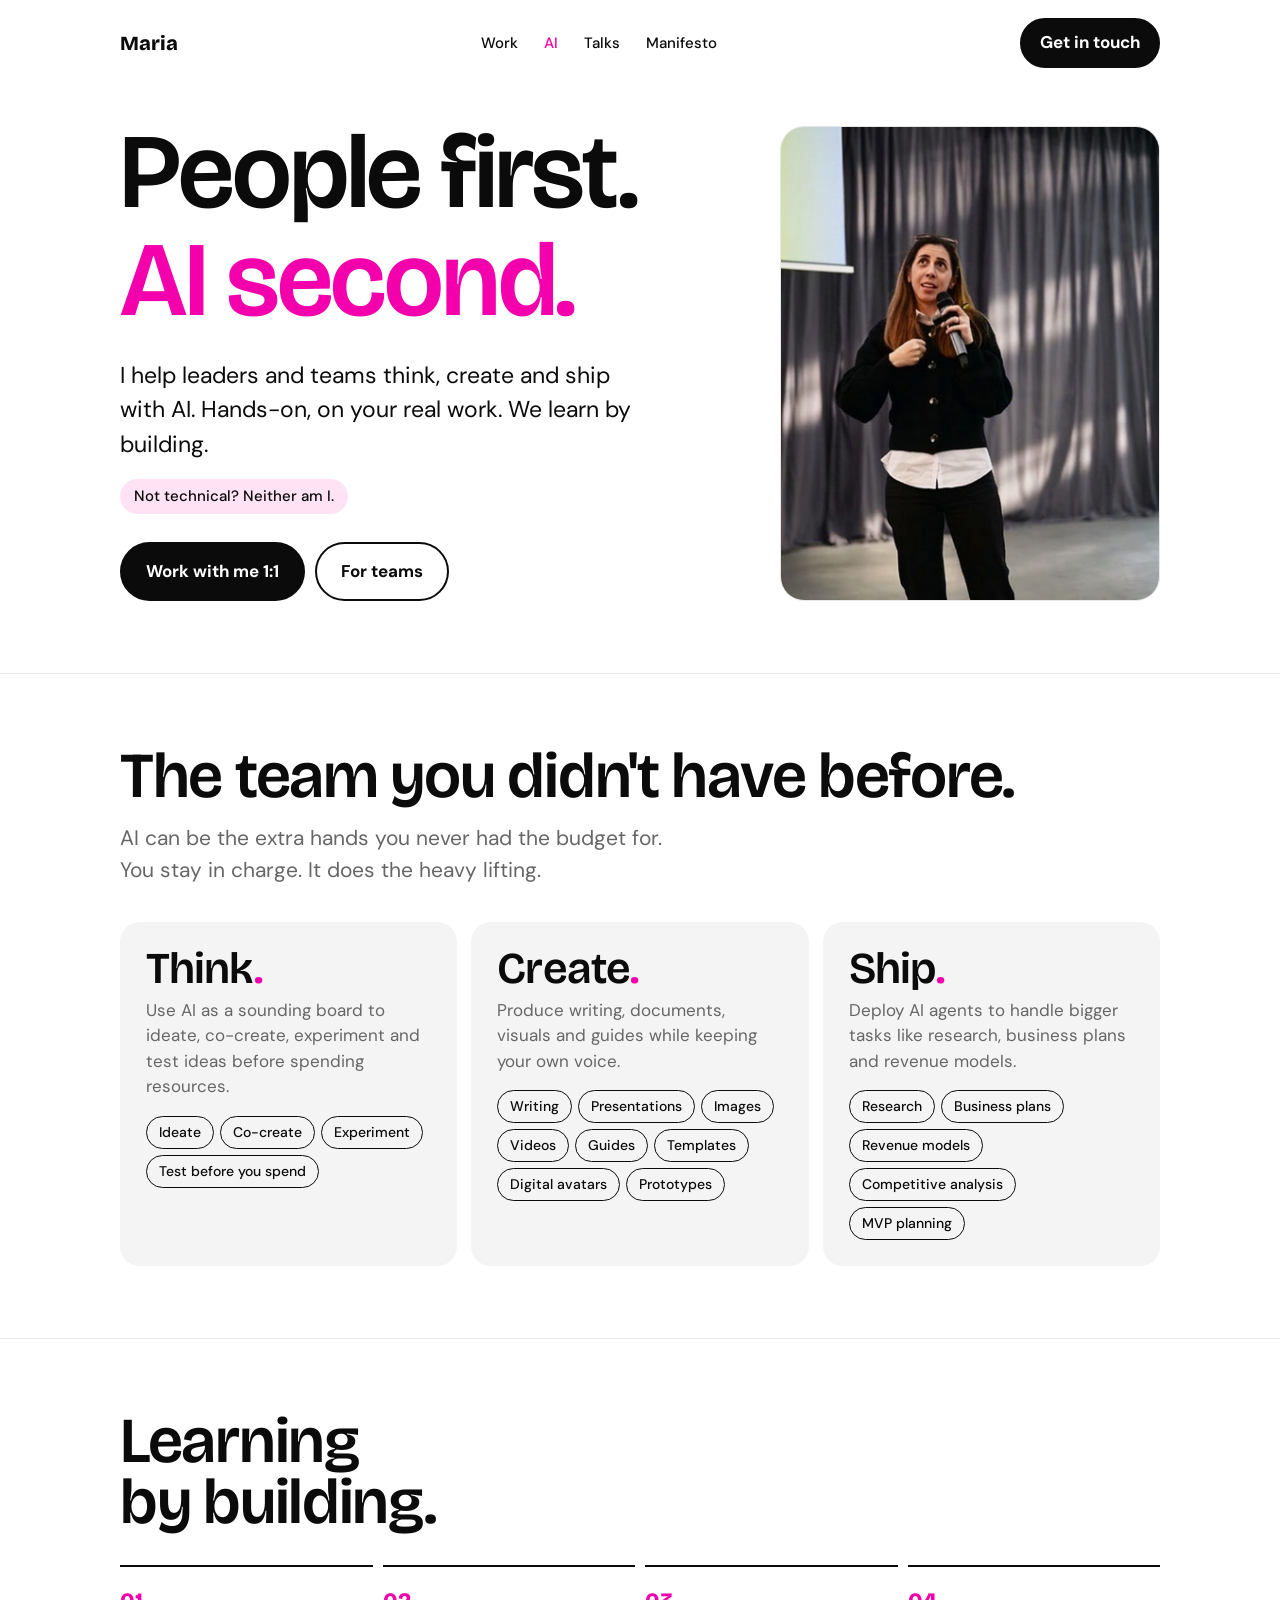
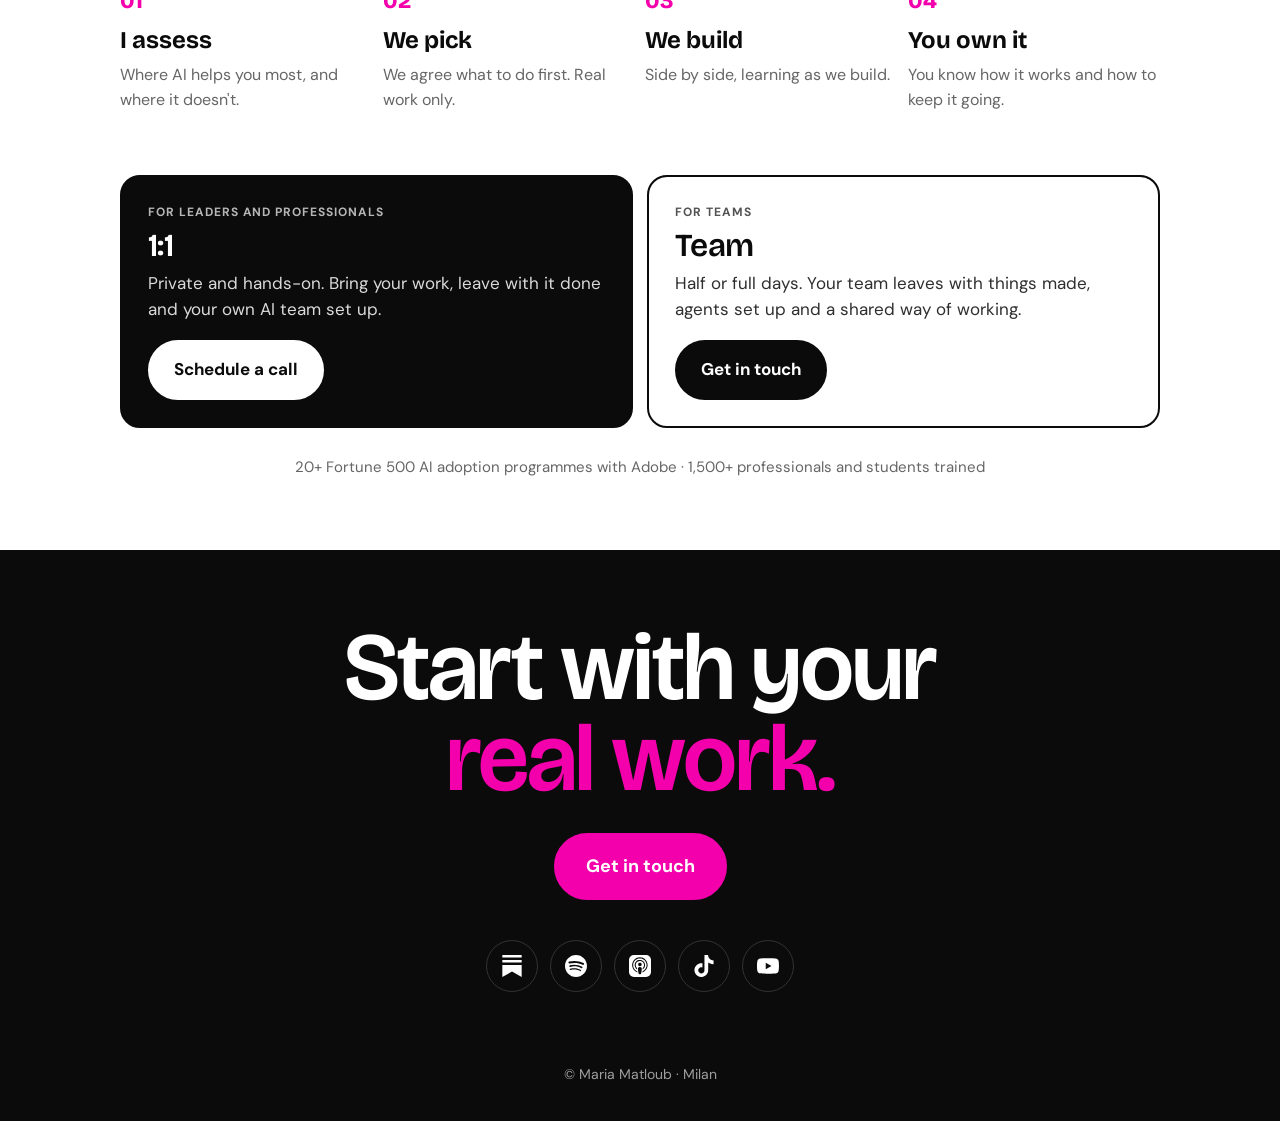
==== ai.html @ 64115e1d "Add files via upload" ====
<!doctype html>
<html lang="en" data-palette="pink">
<head>
<meta charset="utf-8">
<meta name="viewport" content="width=device-width, initial-scale=1">
<title>AI for leaders and teams · Maria Matloub</title>
<meta name="description" content="I help leaders and teams think, create and ship with AI. Hands-on, on your real work. 1:1, team sessions and talks.">
<meta property="og:title" content="Maria Matloub · People first. AI second.">
<meta property="og:description" content="Hands-on AI for leaders and teams. 1:1, team sessions and talks.">
<meta property="og:image" content="https://mariamatloub.com/share.jpg">
<meta name="twitter:card" content="summary_large_image">
<link rel="preconnect" href="https://fonts.googleapis.com">
<link rel="preconnect" href="https://fonts.gstatic.com" crossorigin>
<link href="https://fonts.googleapis.com/css2?family=Bricolage+Grotesque:opsz,wght@12..96,400..800&family=DM+Sans:wght@400;500;700&display=swap" rel="stylesheet">
<style>
:root{--display:'Bricolage Grotesque',system-ui,sans-serif;--body:'DM Sans',system-ui,sans-serif}
/* palette options (preview only, pick one) */
[data-palette="mono"]{--paper:#FFFFFF;--ink:#0B0B0B;--muted:#6B6B6B;--line:#E6E6E6;--card:#F4F4F4;--accent:#0B0B0B;--on-accent:#FFFFFF;--soft:#EDEDED;--deep:#0B0B0B;--on-deep:#FFFFFF;--deep-line:#333}
[data-palette="mono"] .hero h1 span{color:transparent;-webkit-text-stroke:2px #0B0B0B}
[data-palette="pink"]{--paper:#FFFFFF;--ink:#0B0B0B;--muted:#666666;--line:#E6E6E6;--card:#F4F4F4;--accent:#F300AC;--on-accent:#FFFFFF;--soft:#FFE3F4;--deep:#0B0B0B;--on-deep:#FFFFFF;--deep-line:#333333}
[data-palette="night"]{--paper:#070738;--ink:#FFFFFF;--muted:#B4B3D0;--line:#1F1F55;--card:#10104A;--accent:#F300AC;--on-accent:#FFFFFF;--soft:#2A1450;--deep:#03031F;--on-deep:#FFFFFF;--deep-line:#2C2C5E}

*{box-sizing:border-box;margin:0;padding:0}
html{scroll-behavior:smooth}
body{background:var(--paper);color:var(--ink);font-family:var(--body);font-size:17px;line-height:1.5;-webkit-font-smoothing:antialiased;transition:background .3s,color .3s}
a{color:inherit}
.wrap{max-width:1080px;margin:0 auto;padding:0 20px}
section{padding:72px 0;border-top:1px solid var(--line);scroll-margin-top:12px}
h1,h2,h3{font-family:var(--display);line-height:.95;letter-spacing:-.02em}
h2{font-size:clamp(36px,7vw,64px);font-weight:800;margin-bottom:16px}
.lead{font-size:clamp(18px,2.2vw,21px);color:var(--muted);max-width:580px}
.btn{display:inline-block;padding:15px 24px;border-radius:999px;font-weight:700;text-decoration:none;border:2px solid var(--ink);transition:transform .15s}
.btn:hover{transform:translateY(-2px)}
.btn.primary{background:var(--ink);color:var(--paper)}
.btn.accent{background:var(--accent);border-color:var(--accent);color:var(--on-accent)}
.btns{display:flex;flex-wrap:wrap;gap:10px;margin-top:28px}

nav{display:flex;justify-content:space-between;align-items:center;padding:18px 0}
.logo{font-family:var(--display);font-weight:800;font-size:20px}
nav .btn{padding:10px 18px;font-size:15px}

.hero{padding:32px 0 72px;border:0}
.hero-grid{display:grid;gap:36px;align-items:end}
.hero h1{font-size:clamp(50px,11vw,106px);font-weight:800;line-height:1.02}
.hero h1 span{color:var(--accent);white-space:nowrap}
.hero .sub{font-size:clamp(19px,2.4vw,23px);margin-top:24px;max-width:540px}
.tag{display:inline-block;margin-top:18px;background:var(--soft);padding:6px 14px;border-radius:999px;font-weight:500;font-size:15px}
.portrait{position:relative;overflow:hidden;aspect-ratio:4/5;background:var(--card);border:1px solid var(--line);border-radius:24px;display:grid;place-items:center;color:var(--muted);font-size:14px;width:100%;max-width:380px}
@media(min-width:860px){.hero-grid{grid-template-columns:minmax(0,1.5fr) minmax(0,1fr)}.portrait{justify-self:end}}

.tcs{display:grid;gap:14px;margin-top:36px}
@media(min-width:860px){.tcs{grid-template-columns:repeat(3,1fr)}}
.tcs article{background:var(--card);border-radius:20px;padding:26px}
.tcs h3{font-size:44px;font-weight:800}
.tcs h3 i{font-style:normal;color:var(--accent)}
.tcs p{color:var(--muted);margin:8px 0 16px}
.chips{display:flex;flex-wrap:wrap;gap:6px}
.chips li{list-style:none;border:1.5px solid var(--ink);border-radius:999px;padding:5px 12px;font-size:14px;font-weight:500}

.steps{display:grid;gap:10px;margin:32px 0 44px;counter-reset:s}
@media(min-width:860px){.steps{grid-template-columns:repeat(4,1fr)}}
.steps div{counter-increment:s;padding:18px 0;border-top:2px solid var(--ink)}
.steps div::before{content:"0" counter(s);font-family:var(--display);font-weight:800;color:var(--accent);display:block;font-size:22px}
.steps b{font-family:var(--display);font-size:24px;display:block;margin:4px 0}
.steps span{color:var(--muted);font-size:16px}
.offers{display:grid;gap:14px}
@media(min-width:860px){.offers{grid-template-columns:repeat(2,1fr)}}
.offer{border:2px solid var(--ink);border-radius:20px;padding:26px;display:flex;flex-direction:column;gap:10px;scroll-margin-top:16px}
.offer.dark{background:var(--deep);color:var(--on-deep);border-color:var(--deep)}
.offer small{font-weight:700;text-transform:uppercase;letter-spacing:.08em;font-size:12px;opacity:.7}
.offer h3{font-size:32px;font-weight:800}
.offer p{opacity:.85;flex:1}
.offer .talks{font-size:14px;opacity:.8}
.offer .btn{align-self:flex-start;margin-top:8px;transition:transform .15s,background .15s,border-color .15s,color .15s}
.offer .btn.primary:hover,.offer .btn.light:hover{background:var(--accent);border-color:var(--accent);color:#fff}
.btn.light{background:#fff;border-color:#fff;color:var(--ink)}
.offer.talks-card{border-color:var(--accent)}

.stats{display:grid;grid-template-columns:1fr 1fr;gap:26px 20px;margin:36px 0}
@media(min-width:860px){.stats{grid-template-columns:repeat(4,1fr);gap:26px 32px}}
.stats b{font-family:var(--display);font-size:clamp(44px,6vw,62px);font-weight:800;display:block;line-height:1}
.stats span{color:var(--muted);font-size:15px}
.strip{border-top:1px solid var(--line);padding:16px 0;font-size:15px;color:var(--muted)}
.strip b{color:var(--ink);margin-right:6px}
.bio .more{margin-top:10px}
.more{display:flex;justify-content:space-between;align-items:center;gap:12px;flex-wrap:wrap;background:var(--soft);border-radius:20px;padding:22px 24px;margin-top:20px;text-decoration:none}
.more b{font-family:var(--display);font-size:22px}
.more span{font-size:15px;color:var(--muted)}

.brands{border-top:1px solid var(--line);padding:22px 0}
.brands small{display:block;font-weight:700;text-transform:uppercase;letter-spacing:.08em;font-size:12px;color:var(--muted);margin-bottom:10px}
.brands span{white-space:nowrap}
.brands p{font-family:var(--display);font-weight:700;font-size:clamp(20px,2.6vw,28px);line-height:1.3;letter-spacing:-.01em}
.gallery{display:grid;grid-template-columns:1fr;gap:10px;margin-top:28px}
@media(min-width:560px){.gallery{grid-template-columns:1fr 1fr}}
@media(min-width:860px){.gallery{grid-template-columns:repeat(3,1fr);gap:14px}}
.gallery figure{position:relative;aspect-ratio:16/9;border-radius:16px;overflow:hidden;background:var(--card);border:1px solid var(--line)}
.gallery figure div{position:absolute;inset:0;display:grid;place-items:center;color:var(--muted);font-size:13px}
.portrait img{position:absolute;inset:0;width:100%;height:100%;object-fit:cover}
.gallery figure img{position:absolute;inset:0;width:100%;height:100%;object-fit:cover;display:block}
.end{background:var(--deep);color:var(--on-deep);border:0;text-align:center}
.end h2{font-size:clamp(44px,9vw,96px)}
.end h2 span{color:var(--accent)}
[data-palette="mono"] .end h2 span,[data-palette="mono"] .offer.dark .btn.accent,[data-palette="mono"] .end .btn.accent{color:#fff}
[data-palette="mono"] .offer.dark .btn.accent,[data-palette="mono"] .end .btn.accent{background:#fff;color:#0B0B0B;border-color:#fff}
.end .btn{font-size:18px;padding:18px 30px}
.links{display:flex;flex-wrap:wrap;justify-content:center;gap:12px;margin-top:40px}
.links a{display:grid;place-items:center;width:52px;height:52px;border:1.5px solid var(--deep-line);border-radius:50%;transition:background .15s,border-color .15s}
.links a:hover{background:var(--accent);border-color:var(--accent)}
.links svg{width:22px;height:22px;fill:currentColor}
footer{background:var(--deep);color:var(--on-deep);font-size:14px;text-align:center;padding:0 20px 100px}
footer span{opacity:.6}
@media(min-width:860px){footer{padding-bottom:36px}}

.sticky{transition:opacity .2s,transform .2s;position:fixed;left:12px;right:12px;bottom:12px;z-index:9;text-align:center;background:var(--accent);color:var(--on-accent);padding:15px;border-radius:999px;font-weight:700;text-decoration:none;box-shadow:0 8px 24px rgba(0,0,0,.2)}
[data-palette="mono"] .sticky{background:#0B0B0B;color:#fff}
@media(min-width:860px){.sticky{display:none}}

/* preview-only palette switcher */
.switch{position:fixed;top:12px;left:50%;transform:translateX(-50%);z-index:20;display:flex;gap:4px;background:#fff;border:1px solid #ddd;border-radius:999px;padding:4px;box-shadow:0 4px 16px rgba(0,0,0,.12);font-family:var(--body)}
.switch button{border:0;background:none;border-radius:999px;padding:7px 12px;font-size:13px;font-weight:600;cursor:pointer;color:#111}
.switch button.on{background:#111;color:#fff}
body{padding-top:0}

@media(min-width:860px){.switch{top:auto;bottom:16px}}

dialog{margin:auto;border:0;border-radius:24px;padding:0;width:min(560px,calc(100% - 24px));max-height:calc(100dvh - 24px);background:var(--paper);color:var(--ink);font-family:var(--body)}
dialog::backdrop{background:rgba(0,0,0,.55)}
#contact-form{display:flex;flex-direction:column;gap:14px;padding:26px}
.m-head{display:flex;justify-content:space-between;align-items:center}
.m-head h3{font-size:34px;font-weight:800}
.m-close{border:0;background:var(--card);width:40px;height:40px;border-radius:50%;font-size:24px;cursor:pointer;color:var(--ink)}
#contact-form label{display:flex;flex-direction:column;gap:6px;font-size:14px;font-weight:600}
#contact-form em{font-style:normal;font-weight:400;color:var(--muted)}
#contact-form input,#contact-form select,#contact-form textarea{font:inherit;font-weight:400;font-size:16px;padding:12px 14px;border:1.5px solid var(--line);border-radius:12px;background:#fff;color:var(--ink);width:100%}
#contact-form input:focus,#contact-form select:focus,#contact-form textarea:focus{outline:none;border-color:var(--accent)}
.m-row{display:grid;grid-template-columns:1fr 1fr;gap:10px}
.m-phone{display:grid;grid-template-columns:minmax(0,150px) 1fr;gap:8px}
.m-choice{border:0;display:grid;grid-template-columns:1fr 1fr;gap:8px}
.m-choice label{position:relative}
.m-choice input{position:absolute;opacity:0}
.m-choice span{display:block;text-align:center;padding:12px;border:1.5px solid var(--ink);border-radius:999px;font-size:15px;cursor:pointer}
.m-choice input:checked+span{background:var(--ink);color:var(--paper)}
.m-choice input:focus-visible+span{outline:2px solid var(--accent);outline-offset:2px}
.m-send{align-self:stretch;text-align:center;cursor:pointer;font-size:17px}
.m-note{font-size:14px;color:var(--muted);min-height:1em}
button.btn{font:inherit;font-weight:700;cursor:pointer}
@media(max-width:480px){.m-row{grid-template-columns:1fr}}
.bio h2 span{color:var(--accent)}
.bio .lead{max-width:620px;color:var(--ink);margin-bottom:14px}
.bio-grid{display:grid;gap:12px}
@media(min-width:860px){.bio-grid{grid-template-columns:minmax(0,1fr) minmax(0,1.4fr);gap:40px;align-items:start}}
.mm-menu{display:none;gap:26px;font-size:15px;font-weight:500}.mm-menu a{text-decoration:none}.mm-menu a:hover{color:var(--accent)}@media(min-width:860px){.mm-menu{display:flex}}
.proof{margin-top:28px;font-size:15px;color:var(--muted);text-align:center}
.aquotes{display:grid;gap:14px;margin-top:40px}@media(min-width:860px){.aquotes{grid-template-columns:1fr 1fr}}.aq{background:var(--card);border-radius:20px;padding:26px;display:flex;flex-direction:column;justify-content:space-between;gap:16px}.aq blockquote{font-family:var(--display);font-weight:500;font-size:19px;line-height:1.35}.aq figcaption{font-size:14px;color:var(--muted)}.aq figcaption b{display:block;color:var(--ink)}
h1,h2,h3,.stats b,.brands p{font-weight:600 !important}
</style>
<style>.sent-ok{background:#F300AC;color:#fff;text-align:center;padding:12px 20px;font:500 15px "DM Sans",system-ui,sans-serif}</style>
</head>
<body>


<div class="wrap">
  <nav><a class="logo" href="./" style="text-decoration:none">Maria</a><div class="mm-menu"><a href="work.html">Work</a><a href="ai.html" style="color:var(--accent)">AI</a><a href="talks.html">Talks</a><a href="manifesto.html">Manifesto</a></div><button class="btn primary" type="button" data-contact="one">Get in touch</button></nav>

  <header class="hero">
    <div class="hero-grid">
      <div>
        <h1>People first.<br><span>AI second.</span></h1>
        <p class="sub">I help leaders and teams think, create and ship with AI. Hands-on, on your real work. We learn by building.</p>
        <span class="tag">Not technical? Neither am I.</span>
        <div class="btns">
          <a class="btn primary" href="#one">Work with me 1:1</a>
          <a class="btn" href="#team">For teams</a>
        </div>
      </div>
      <div class="portrait">[ portrait of Maria ]<img src="portrait.jpg" alt="Maria Matloub speaking" width="800" height="1000" onerror="this.remove()"></div>
    </div>
  </header>
</div>

<section>
  <div class="wrap">
    <h2>The team you didn't have before.</h2>
    <p class="lead">AI can be the extra hands you never had the budget for. You stay in charge. It does the heavy lifting.</p>
    <div class="tcs">
      <article>
        <h3>Think<i>.</i></h3>
        <p>Use AI as a sounding board to ideate, co-create, experiment and test ideas before spending resources.</p>
        <ul class="chips"><li>Ideate</li><li>Co-create</li><li>Experiment</li><li>Test before you spend</li></ul>
      </article>
      <article>
        <h3>Create<i>.</i></h3>
        <p>Produce writing, documents, visuals and guides while keeping your own voice.</p>
        <ul class="chips"><li>Writing</li><li>Presentations</li><li>Images</li><li>Videos</li><li>Guides</li><li>Templates</li><li>Digital avatars</li><li>Prototypes</li></ul>
      </article>
      <article>
        <h3>Ship<i>.</i></h3>
        <p>Deploy AI agents to handle bigger tasks like research, business plans and revenue models.</p>
        <ul class="chips"><li>Research</li><li>Business plans</li><li>Revenue models</li><li>Competitive analysis</li><li>MVP planning</li></ul>
      </article>
    </div>
  </div>
</section>

<section id="work">
  <div class="wrap">
    <h2>Learning<br>by building.</h2>
    <div class="steps">
      <div><b>I assess</b><span>Where AI helps you most, and where it doesn't.</span></div>
      <div><b>We pick</b><span>We agree what to do first. Real work only.</span></div>
      <div><b>We build</b><span>Side by side, learning as we build.</span></div>
      <div><b>You own it</b><span>You know how it works and how to keep it going.</span></div>
    </div>
    <div class="offers">
      <div class="offer dark" id="one">
        <small>For leaders and professionals</small>
        <h3>1:1</h3>
        <p>Private and hands-on. Bring your work, leave with it done and your own AI team set up.</p>
        <a class="btn light" href="https://calendar.app.google/opNffSuBsnyb6kNG7" target="_blank" rel="noopener">Schedule a call</a>
      </div>
      <div class="offer" id="team">
        <small>For teams</small>
        <h3>Team</h3>
        <p>Half or full days. Your team leaves with things made, agents set up and a shared way of working.</p>
        <button class="btn primary" type="button" data-contact="team">Get in touch</button>
      </div>
    </div>
    <p class="proof">20+ Fortune 500 AI adoption programmes with Adobe · 1,500+ professionals and students trained</p>
  </div>
</section>







<section class="end">
  <div class="wrap">
    <h2>Start with your<br><span>real work.</span></h2>
    <div class="btns" style="justify-content:center"><button class="btn accent" type="button" data-contact="one">Get in touch</button></div>
    <div class="links"><a href="https://ggutt.substack.com/" target="_blank" rel="noopener" aria-label="Substack" title="Substack"><svg viewBox="0 0 24 24" aria-hidden="true"><path d="M22.539 8.242H1.46V5.406h21.08v2.836zM1.46 10.812V24L12 18.11 22.54 24V10.812H1.46zM22.54 0H1.46v2.836h21.08V0z"/></svg></a><a href="https://open.spotify.com/show/3f6umKidYdhdoPnxUMQM2e" target="_blank" rel="noopener" aria-label="Spotify" title="Spotify"><svg viewBox="0 0 24 24" aria-hidden="true"><path d="M12 0C5.4 0 0 5.4 0 12s5.4 12 12 12 12-5.4 12-12S18.66 0 12 0zm5.521 17.34c-.24.359-.66.48-1.021.24-2.82-1.74-6.36-2.101-10.561-1.141-.418.122-.779-.179-.899-.539-.12-.421.18-.78.54-.9 4.56-1.021 8.52-.6 11.64 1.32.42.18.479.659.301 1.02zm1.44-3.3c-.301.42-.841.6-1.262.3-3.239-1.98-8.159-2.58-11.939-1.38-.479.12-1.02-.12-1.14-.6-.12-.48.12-1.021.6-1.141C9.6 9.9 15 10.561 18.72 12.84c.361.181.54.78.241 1.2zm.12-3.36C15.24 8.4 8.82 8.16 5.16 9.301c-.6.179-1.2-.181-1.38-.721-.18-.601.18-1.2.72-1.381 4.26-1.26 11.28-1.02 15.721 1.621.539.3.719 1.02.419 1.56-.299.421-1.02.599-1.559.3z"/></svg></a><a href="https://podcasts.apple.com/us/podcast/gguttalks/id1546998038" target="_blank" rel="noopener" aria-label="Apple Podcasts" title="Apple Podcasts"><svg viewBox="0 0 24 24" aria-hidden="true"><path d="M5.34 0A5.328 5.328 0 000 5.34v13.32A5.328 5.328 0 005.34 24h13.32A5.328 5.328 0 0024 18.66V5.34A5.328 5.328 0 0018.66 0zm6.525 2.568c2.336 0 4.448.902 6.056 2.587 1.224 1.272 1.912 2.619 2.264 4.392.12.59.12 2.2.007 2.864a8.506 8.506 0 01-3.24 5.296c-.608.46-2.096 1.261-2.336 1.261-.088 0-.096-.091-.056-.46.072-.592.144-.715.48-.856.536-.224 1.448-.874 2.008-1.435a7.644 7.644 0 002.008-3.536c.208-.824.184-2.656-.048-3.504-.728-2.696-2.928-4.792-5.624-5.352-.784-.16-2.208-.16-3 0-2.728.56-4.984 2.76-5.672 5.528-.184.752-.184 2.584 0 3.336.456 1.832 1.64 3.512 3.192 4.512.304.2.672.408.824.472.336.144.408.264.472.856.04.36.03.464-.056.464-.056 0-.464-.176-.896-.384l-.04-.03c-2.472-1.216-4.056-3.274-4.632-6.012-.144-.706-.168-2.392-.03-3.04.36-1.74 1.048-3.1 2.192-4.304 1.648-1.737 3.768-2.656 6.128-2.656zm.134 2.81c.409.004.803.04 1.106.106 2.784.62 4.76 3.408 4.376 6.174-.152 1.114-.536 2.03-1.216 2.88-.336.43-1.152 1.15-1.296 1.15-.023 0-.048-.272-.048-.603v-.605l.416-.496c1.568-1.878 1.456-4.502-.256-6.224-.664-.67-1.432-1.064-2.424-1.246-.64-.118-.776-.118-1.448-.008-1.02.167-1.81.562-2.512 1.256-1.72 1.704-1.832 4.342-.264 6.222l.413.496v.608c0 .336-.027.608-.06.608-.03 0-.264-.16-.512-.36l-.034-.011c-.832-.664-1.568-1.842-1.872-2.997-.184-.698-.184-2.024.008-2.72.504-1.878 1.888-3.335 3.808-4.019.41-.145 1.133-.22 1.814-.211zm-.13 2.99c.31 0 .62.06.844.178.488.253.888.745 1.04 1.259.464 1.578-1.208 2.96-2.72 2.254h-.015c-.712-.331-1.096-.956-1.104-1.77 0-.733.408-1.371 1.112-1.745.224-.117.534-.176.844-.176zm-.011 4.728c.988-.004 1.706.349 1.97.97.198.464.124 1.932-.218 4.302-.232 1.656-.36 2.074-.68 2.356-.44.39-1.064.498-1.656.288h-.003c-.716-.257-.87-.605-1.164-2.644-.341-2.37-.416-3.838-.218-4.302.262-.616.974-.966 1.97-.97z"/></svg></a><a href="https://www.tiktok.com/@maria_ggutt" target="_blank" rel="noopener" aria-label="TikTok" title="TikTok"><svg viewBox="0 0 24 24" aria-hidden="true"><path d="M12.525.02c1.31-.02 2.61-.01 3.91-.02.08 1.53.63 3.09 1.75 4.17 1.12 1.11 2.7 1.62 4.24 1.79v4.03c-1.44-.05-2.89-.35-4.2-.97-.57-.26-1.1-.59-1.62-.93-.01 2.92.01 5.84-.02 8.75-.08 1.4-.54 2.79-1.35 3.94-1.31 1.92-3.58 3.17-5.91 3.21-1.43.08-2.86-.31-4.08-1.03-2.02-1.19-3.44-3.37-3.65-5.71-.02-.5-.03-1-.01-1.49.18-1.9 1.12-3.72 2.58-4.96 1.66-1.44 3.98-2.13 6.15-1.72.02 1.48-.04 2.96-.04 4.44-.99-.32-2.15-.23-3.02.37-.63.41-1.11 1.04-1.36 1.75-.21.51-.15 1.07-.14 1.61.24 1.64 1.82 3.02 3.5 2.87 1.12-.01 2.19-.66 2.77-1.61.19-.33.4-.67.41-1.06.1-1.79.06-3.57.07-5.36.01-4.03-.01-8.05.02-12.07z"/></svg></a><a href="https://www.youtube.com/@ggutt_hub" target="_blank" rel="noopener" aria-label="YouTube" title="YouTube"><svg viewBox="0 0 24 24" aria-hidden="true"><path d="M23.498 6.186a3.016 3.016 0 0 0-2.122-2.136C19.505 3.545 12 3.545 12 3.545s-7.505 0-9.377.505A3.017 3.017 0 0 0 .502 6.186C0 8.07 0 12 0 12s0 3.93.502 5.814a3.016 3.016 0 0 0 2.122 2.136c1.871.505 9.376.505 9.376.505s7.505 0 9.377-.505a3.015 3.015 0 0 0 2.122-2.136C24 15.93 24 12 24 12s0-3.93-.502-5.814zM9.545 15.568V8.432L15.818 12l-6.273 3.568z"/></svg></a></div>
  </div>
</section>
<footer><span>© Maria Matloub · Milan</span></footer>

<button class="sticky" type="button" data-contact="one" style="border:0;font:inherit;font-weight:700;cursor:pointer">Get in touch</button>
<script>
(function(){const st=document.querySelector('.sticky');const seen=new Set();
const io=new IntersectionObserver(es=>{es.forEach(e=>e.isIntersecting?seen.add(e.target):seen.delete(e.target));
const hide=seen.size>0;st.style.opacity=hide?0:1;st.style.transform=hide?'translateY(20px)':'none';st.style.pointerEvents=hide?'none':'auto';},{threshold:0.1});
document.querySelectorAll('.hero .btns, #one, .end').forEach(el=>io.observe(el));})();
</script>


<dialog id="contact" aria-labelledby="contact-title">
  <form method="POST" action="https://formsubmit.co/diana@ggutt.com" id="contact-form">
    <input type="hidden" name="_subject" value="New enquiry from mariamatloub.com"><input type="hidden" name="_template" value="table">
    <input type="text" name="_honey" style="display:none" tabindex="-1" autocomplete="off"><input type="hidden" name="_captcha" value="true"><input type="hidden" name="_next" value="">
    <div class="m-head"><h3 id="contact-title">Let's talk.</h3><button type="button" class="m-close" aria-label="Close">×</button></div>
    <fieldset class="m-choice">
      <label><input type="radio" name="subject" value="1:1" required><span>1:1</span></label>
      <label><input type="radio" name="subject" value="Work with your team"><span>Work with your team</span></label>
    </fieldset>
    <div class="m-row">
      <label>Name<input name="name" autocomplete="given-name" required></label>
      <label>Surname<input name="surname" autocomplete="family-name" required></label>
    </div>
    <label>Company<input name="company" autocomplete="organization" required></label>
    <label>Email<input type="email" name="email" autocomplete="email" required></label>
    <label><span>Phone <em>(optional)</em></span>
      <div class="m-phone"><select name="country-code" aria-label="Country code"><option value="+39" selected>Italy +39</option><option value="+44">United Kingdom +44</option><option value="+1">United States / Canada +1</option><option value="+33">France +33</option><option value="+49">Germany +49</option><option value="+34">Spain +34</option><option value="+41">Switzerland +41</option><option value="+31">Netherlands +31</option><option value="+32">Belgium +32</option><option value="+351">Portugal +351</option><option value="+353">Ireland +353</option><option value="+43">Austria +43</option><option value="+46">Sweden +46</option><option value="+45">Denmark +45</option><option value="+47">Norway +47</option><option value="+30">Greece +30</option><option value="+961">Lebanon +961</option><option value="+971">United Arab Emirates +971</option><option value="+966">Saudi Arabia +966</option><option value="+974">Qatar +974</option><option value="+965">Kuwait +965</option><option value="+20">Egypt +20</option><option value="+962">Jordan +962</option><option value="+91">India +91</option><option value="+65">Singapore +65</option><option value="+61">Australia +61</option><option value="+82">South Korea +82</option><option value="+81">Japan +81</option><option value="+55">Brazil +55</option><option value="+27">South Africa +27</option><option value="other">Other</option></select><input type="tel" name="phone" autocomplete="tel-national" inputmode="tel"></div>
    </label>
    <label>Message<textarea name="message" rows="4" required placeholder="A few lines about you or your team, and what you want to work on."></textarea></label>
    <button class="btn accent m-send" type="submit">Send</button>
    <p class="m-note" aria-live="polite"></p>
  </form>
</dialog>
<script>
(function(){
  const d=document.getElementById('contact'),f=document.getElementById('contact-form'),note=f.querySelector('.m-note');
  document.querySelectorAll('[data-contact]').forEach(b=>b.addEventListener('click',()=>{
    const v=b.dataset.contact==='one'?'1:1':'Work with your team';
    f.querySelector('input[value="'+v+'"]').checked=true; note.textContent=''; d.showModal();
  }));
  d.querySelector('.m-close').onclick=()=>d.close();
  d.addEventListener('click',e=>{if(e.target===d)d.close();});
  let opened=0;
  document.querySelectorAll('[data-contact]').forEach(b=>b.addEventListener('click',()=>{opened=Date.now();}));
  f.querySelector('[name=_next]').value=location.origin+location.pathname+'?sent=1';
  f.addEventListener('submit',e=>{
    if(f._honey.value||Date.now()-opened<4000){e.preventDefault();note.textContent='Please take a moment to fill in the form, then send again.';return;}
    note.textContent='Sending. You will see a quick captcha to confirm you are human.';
  });
  if(location.search.indexOf('sent=1')>-1){
    const t=document.createElement('div');t.className='sent-ok';t.textContent='Thank you. Your message has been sent, I will get back to you soon.';
    document.body.prepend(t);history.replaceState(null,'',location.pathname);
  }
})();
</script>
</body>
</html>
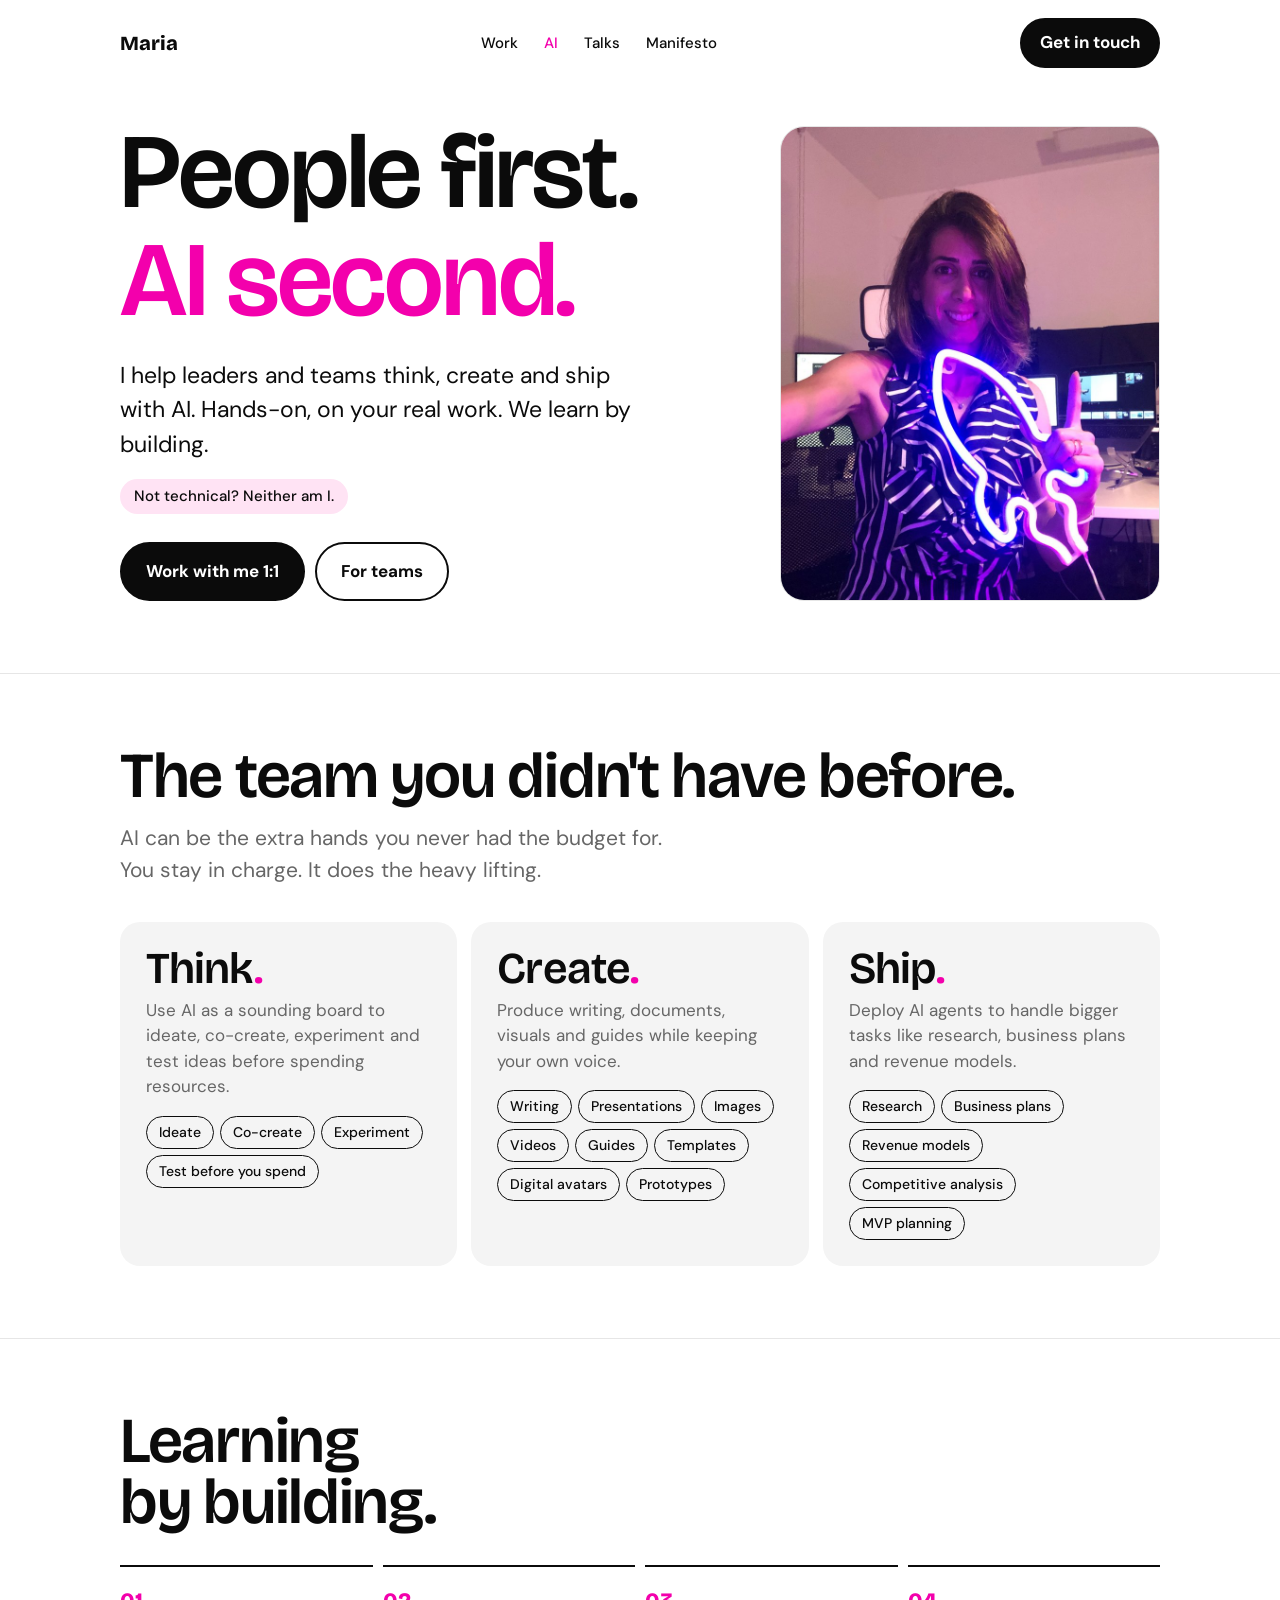
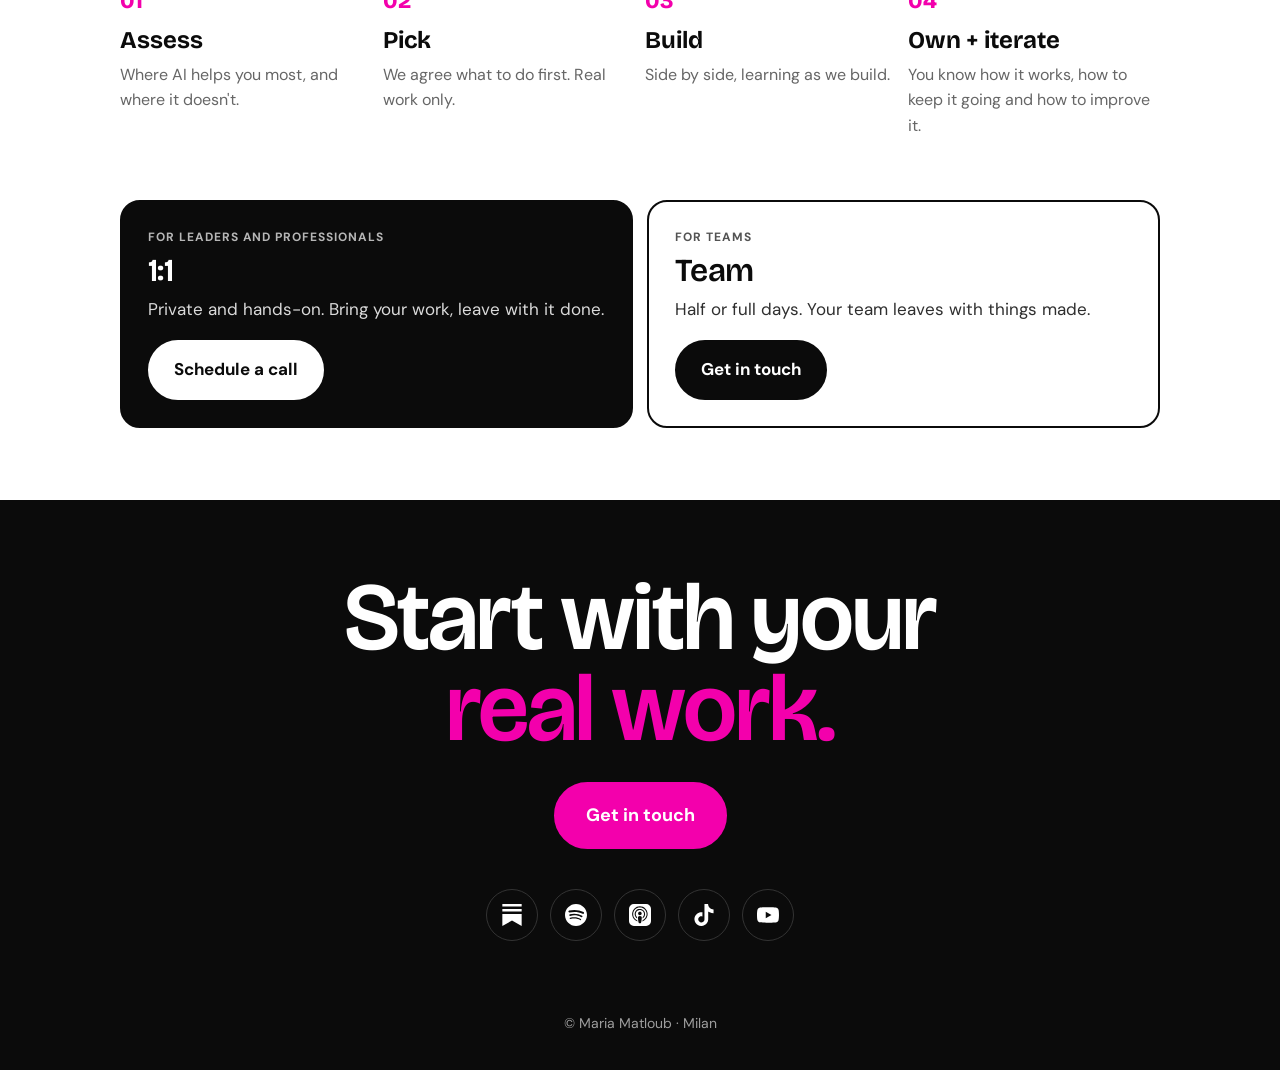
==== commit ec3474ec: "Add files via upload" ====
--- a/ai.html
+++ b/ai.html
@@ -174,7 +174,7 @@
           <a class="btn" href="#team">For teams</a>
         </div>
       </div>
-      <div class="portrait">[ portrait of Maria ]<img src="portrait.jpg" alt="Maria Matloub speaking" width="800" height="1000" onerror="this.remove()"></div>
+      <div class="portrait">[ portrait of Maria ]<img src="ai-portrait.jpg" alt="Maria Matloub speaking" width="800" height="1000" onerror="this.remove()"></div>
     </div>
   </header>
 </div>
@@ -207,26 +207,25 @@
   <div class="wrap">
     <h2>Learning<br>by building.</h2>
     <div class="steps">
-      <div><b>I assess</b><span>Where AI helps you most, and where it doesn't.</span></div>
-      <div><b>We pick</b><span>We agree what to do first. Real work only.</span></div>
-      <div><b>We build</b><span>Side by side, learning as we build.</span></div>
-      <div><b>You own it</b><span>You know how it works and how to keep it going.</span></div>
+      <div><b>Assess</b><span>Where AI helps you most, and where it doesn't.</span></div>
+      <div><b>Pick</b><span>We agree what to do first. Real work only.</span></div>
+      <div><b>Build</b><span>Side by side, learning as we build.</span></div>
+      <div><b>Own + iterate</b><span>You know how it works, how to keep it going and how to improve it.</span></div>
     </div>
     <div class="offers">
       <div class="offer dark" id="one">
         <small>For leaders and professionals</small>
         <h3>1:1</h3>
-        <p>Private and hands-on. Bring your work, leave with it done and your own AI team set up.</p>
+        <p>Private and hands-on. Bring your work, leave with it done.</p>
         <a class="btn light" href="https://calendar.app.google/opNffSuBsnyb6kNG7" target="_blank" rel="noopener">Schedule a call</a>
       </div>
       <div class="offer" id="team">
         <small>For teams</small>
         <h3>Team</h3>
-        <p>Half or full days. Your team leaves with things made, agents set up and a shared way of working.</p>
+        <p>Half or full days. Your team leaves with things made.</p>
         <button class="btn primary" type="button" data-contact="team">Get in touch</button>
       </div>
     </div>
-    <p class="proof">20+ Fortune 500 AI adoption programmes with Adobe · 1,500+ professionals and students trained</p>
   </div>
 </section>
 
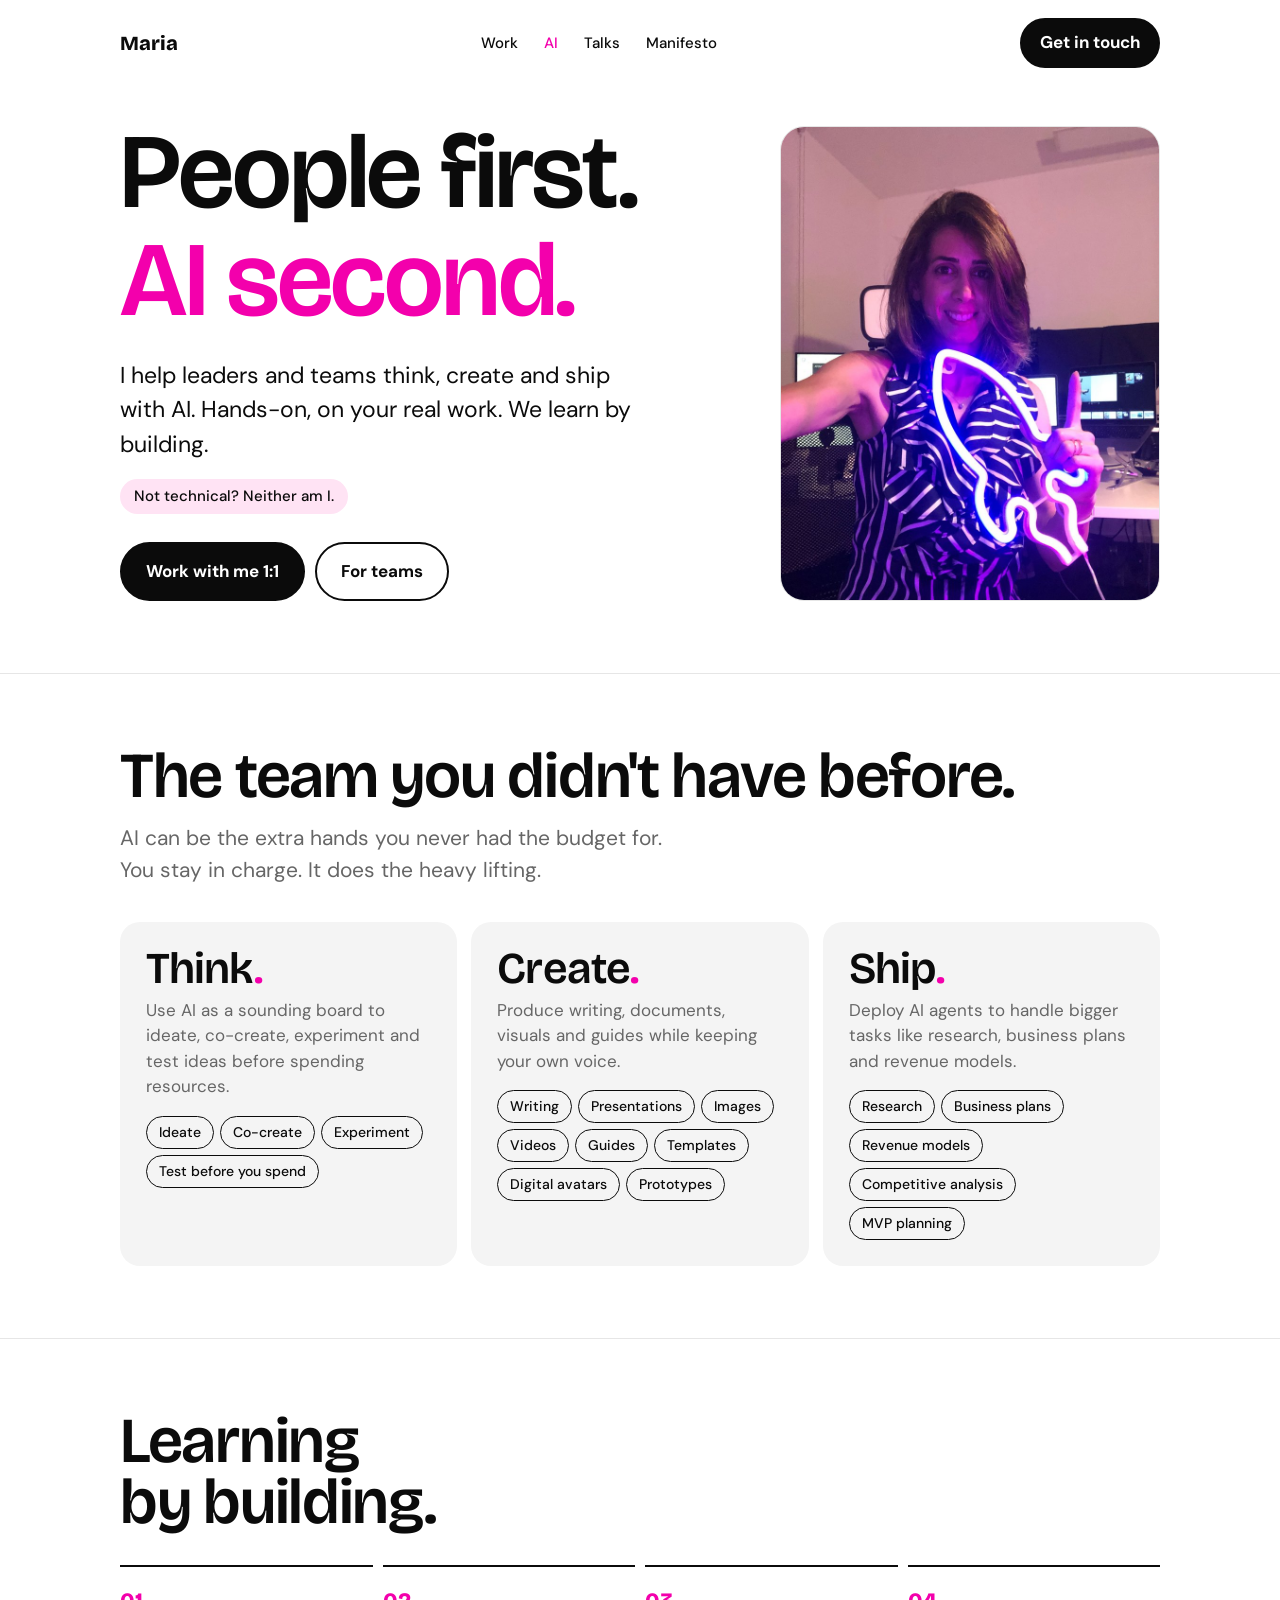
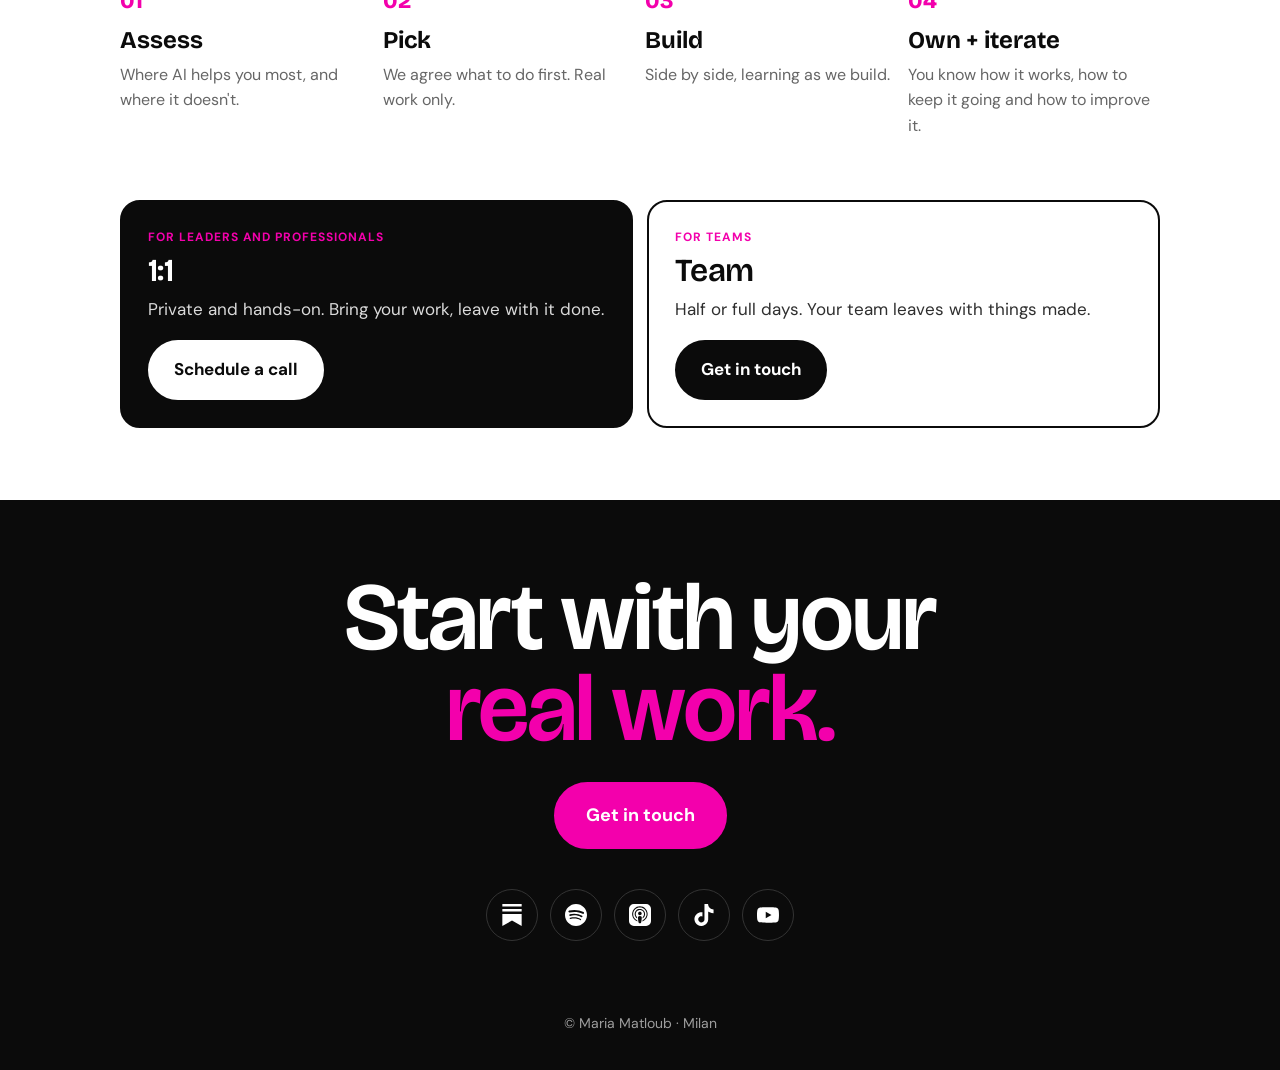
==== commit eb3dae46: "Add files via upload" ====
--- a/ai.html
+++ b/ai.html
@@ -4,6 +4,9 @@
 <meta charset="utf-8">
 <meta name="viewport" content="width=device-width, initial-scale=1">
 <title>AI for leaders and teams · Maria Matloub</title>
+<link rel="icon" href="favicon.ico" sizes="any">
+<link rel="icon" type="image/png" href="favicon.png">
+<link rel="apple-touch-icon" href="apple-touch-icon.png">
 <meta name="description" content="I help leaders and teams think, create and ship with AI. Hands-on, on your real work. 1:1, team sessions and talks.">
 <meta property="og:title" content="Maria Matloub · People first. AI second.">
 <meta property="og:description" content="Hands-on AI for leaders and teams. 1:1, team sessions and talks.">
@@ -67,7 +70,7 @@
 @media(min-width:860px){.offers{grid-template-columns:repeat(2,1fr)}}
 .offer{border:2px solid var(--ink);border-radius:20px;padding:26px;display:flex;flex-direction:column;gap:10px;scroll-margin-top:16px}
 .offer.dark{background:var(--deep);color:var(--on-deep);border-color:var(--deep)}
-.offer small{font-weight:700;text-transform:uppercase;letter-spacing:.08em;font-size:12px;opacity:.7}
+.offer small{font-weight:700;text-transform:uppercase;letter-spacing:.08em;font-size:12px;color:var(--accent)}
 .offer h3{font-size:32px;font-weight:800}
 .offer p{opacity:.85;flex:1}
 .offer .talks{font-size:14px;opacity:.8}
@@ -88,7 +91,7 @@
 .more span{font-size:15px;color:var(--muted)}
 
 .brands{border-top:1px solid var(--line);padding:22px 0}
-.brands small{display:block;font-weight:700;text-transform:uppercase;letter-spacing:.08em;font-size:12px;color:var(--muted);margin-bottom:10px}
+.brands small{display:block;font-weight:700;text-transform:uppercase;letter-spacing:.08em;font-size:12px;color:var(--accent);margin-bottom:10px}
 .brands span{white-space:nowrap}
 .brands p{font-family:var(--display);font-weight:700;font-size:clamp(20px,2.6vw,28px);line-height:1.3;letter-spacing:-.01em}
 .gallery{display:grid;grid-template-columns:1fr;gap:10px;margin-top:28px}
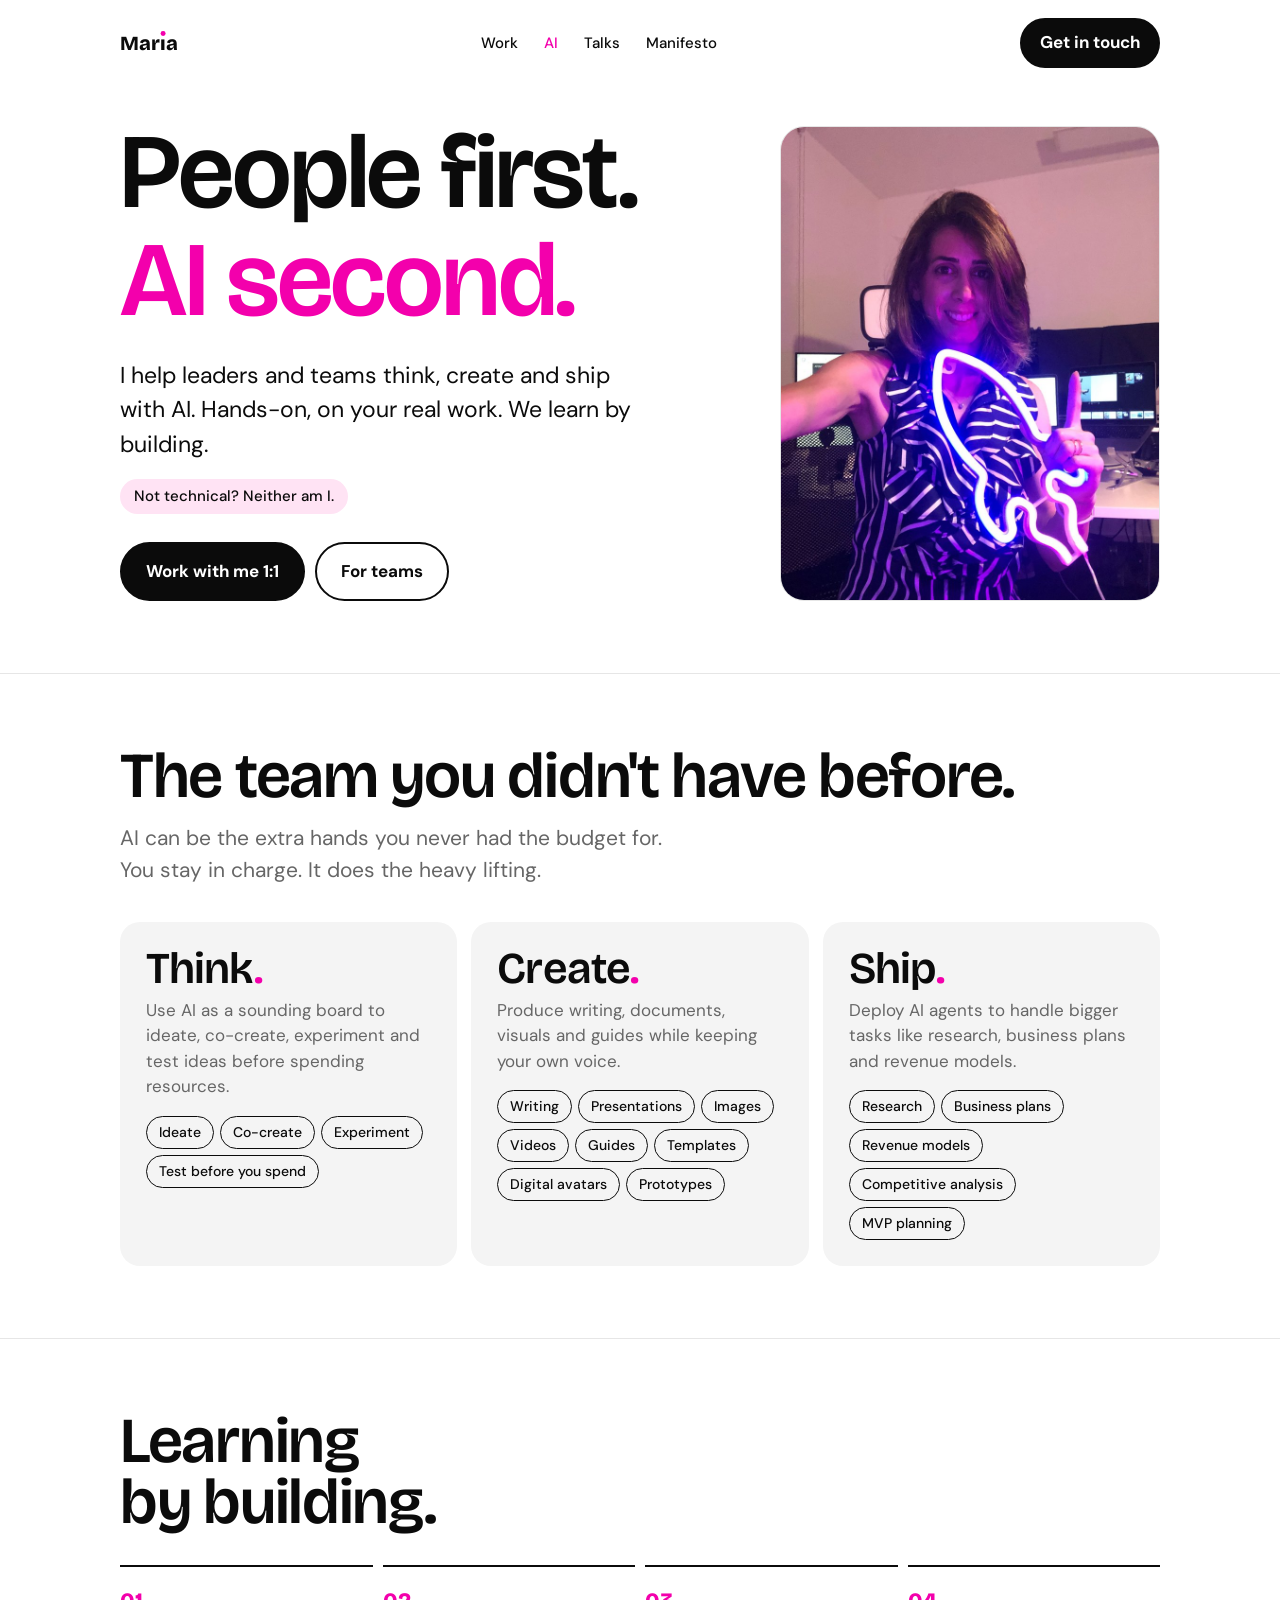
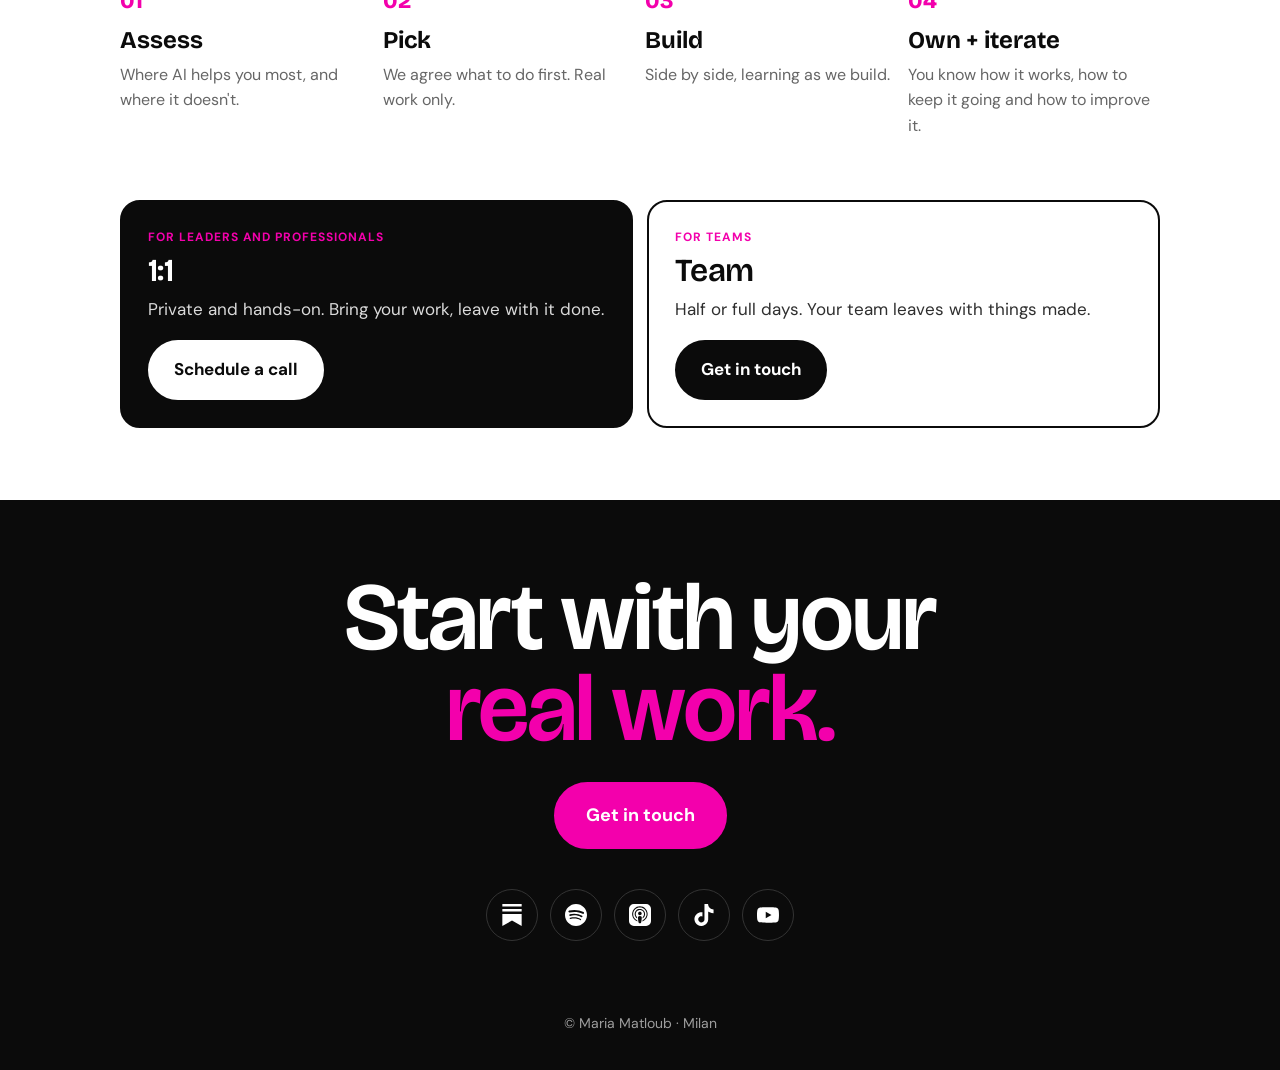
==== commit c4c6428e: "Add files via upload" ====
--- a/ai.html
+++ b/ai.html
@@ -157,6 +157,7 @@
 .proof{margin-top:28px;font-size:15px;color:var(--muted);text-align:center}
 .aquotes{display:grid;gap:14px;margin-top:40px}@media(min-width:860px){.aquotes{grid-template-columns:1fr 1fr}}.aq{background:var(--card);border-radius:20px;padding:26px;display:flex;flex-direction:column;justify-content:space-between;gap:16px}.aq blockquote{font-family:var(--display);font-weight:500;font-size:19px;line-height:1.35}.aq figcaption{font-size:14px;color:var(--muted)}.aq figcaption b{display:block;color:var(--ink)}
 h1,h2,h3,.stats b,.brands p{font-weight:600 !important}
+.logo .di{position:relative;display:inline-block}.logo .di::after{content:"";position:absolute;left:50%;top:.18em;width:.24em;height:.24em;border-radius:50%;background:var(--accent);transform:translateX(-50%)}
 </style>
 <style>.sent-ok{background:#F300AC;color:#fff;text-align:center;padding:12px 20px;font:500 15px "DM Sans",system-ui,sans-serif}</style>
 </head>
@@ -164,7 +165,7 @@
 
 
 <div class="wrap">
-  <nav><a class="logo" href="./" style="text-decoration:none">Maria</a><div class="mm-menu"><a href="work.html">Work</a><a href="ai.html" style="color:var(--accent)">AI</a><a href="talks.html">Talks</a><a href="manifesto.html">Manifesto</a></div><button class="btn primary" type="button" data-contact="one">Get in touch</button></nav>
+  <nav><a class="logo" href="./" style="text-decoration:none" aria-label="Maria, home">Mar<span class="di">&#305;</span>a</a><div class="mm-menu"><a href="work.html">Work</a><a href="ai.html" style="color:var(--accent)">AI</a><a href="talks.html">Talks</a><a href="manifesto.html">Manifesto</a></div><button class="btn primary" type="button" data-contact="one">Get in touch</button></nav>
 
   <header class="hero">
     <div class="hero-grid">
